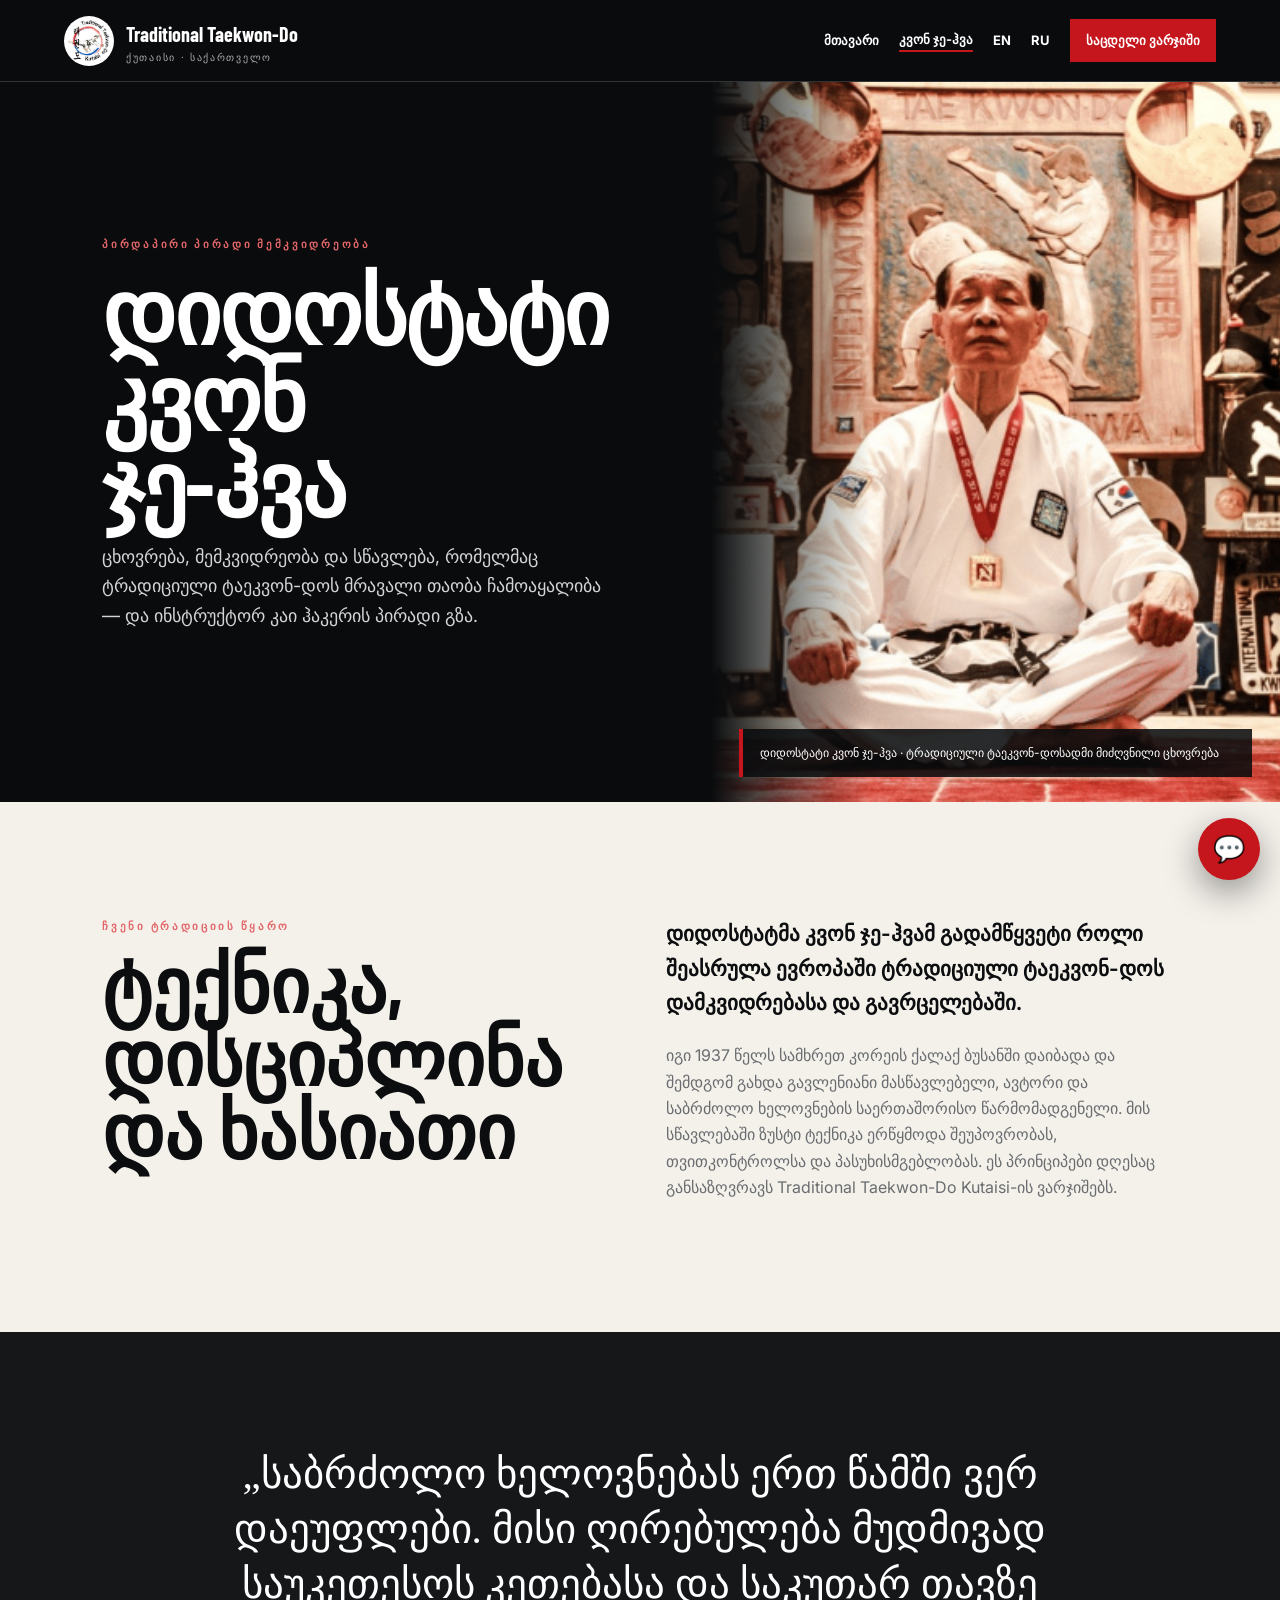
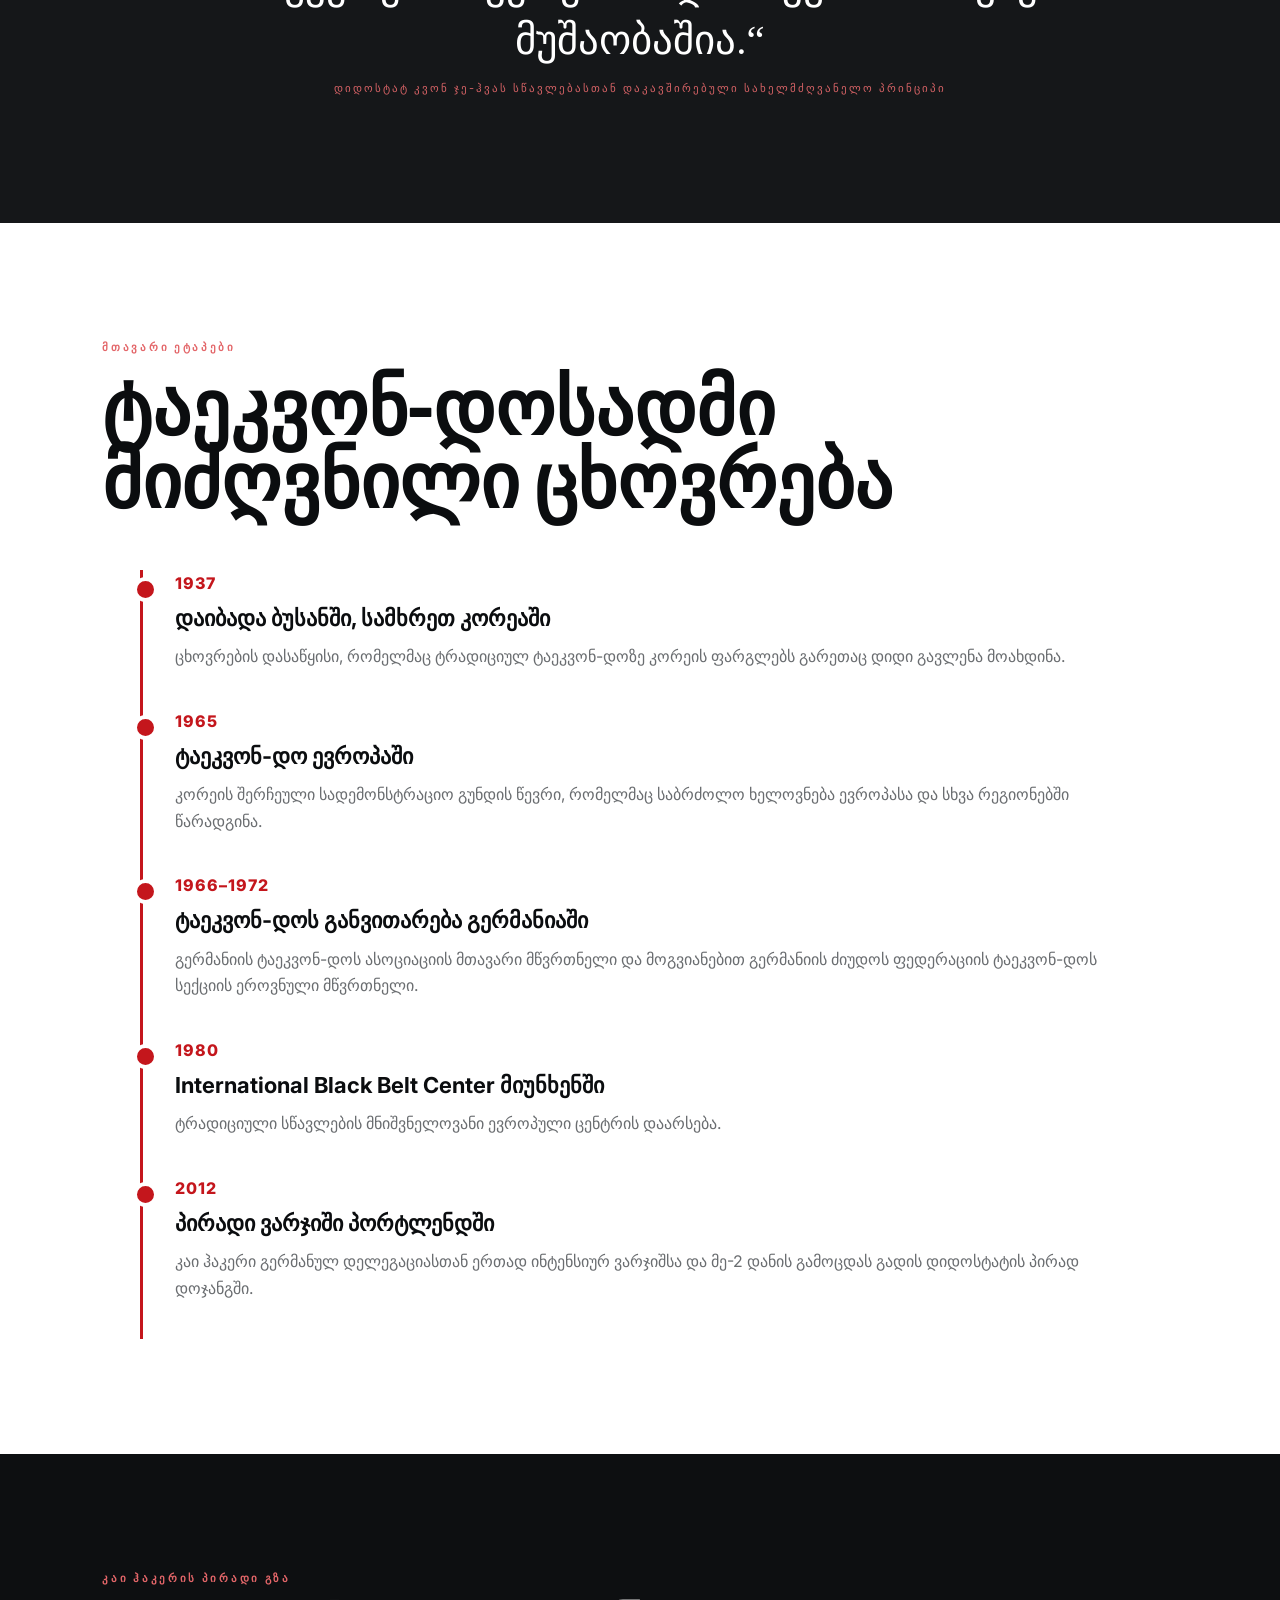
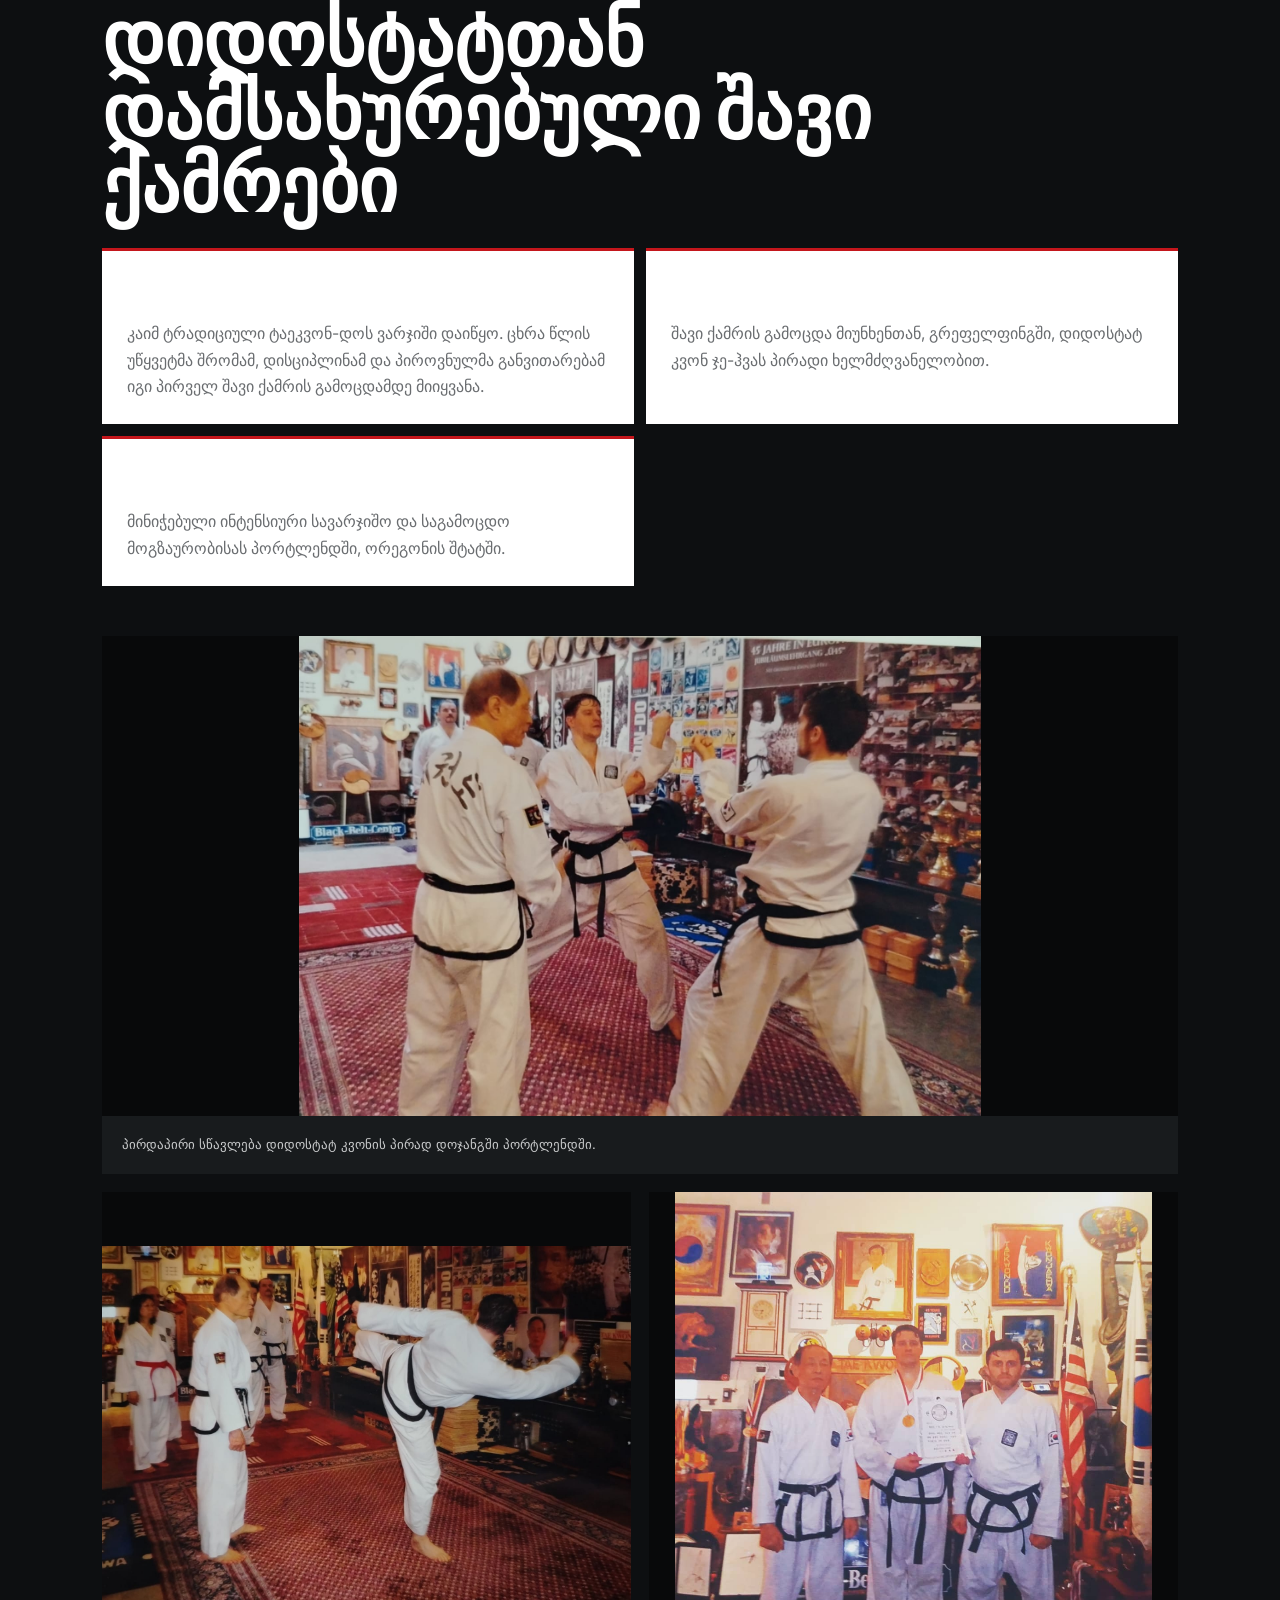
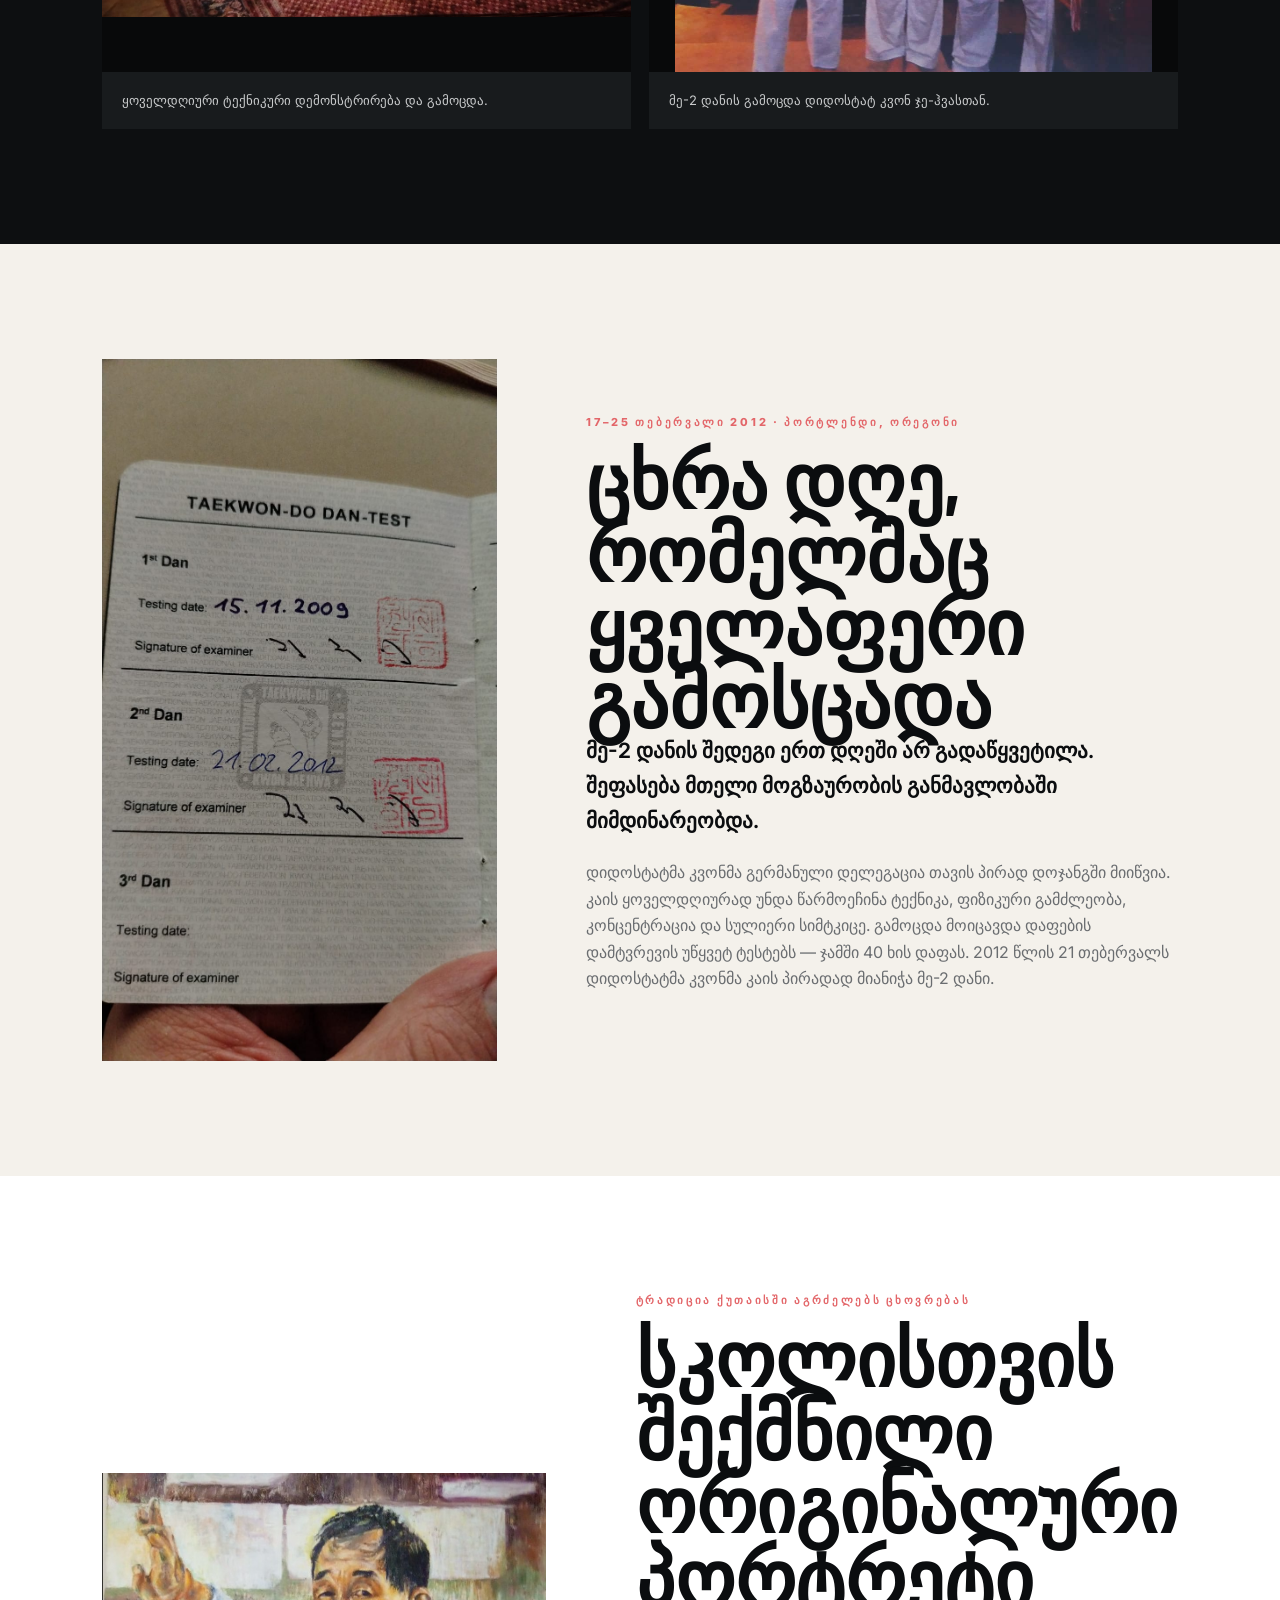
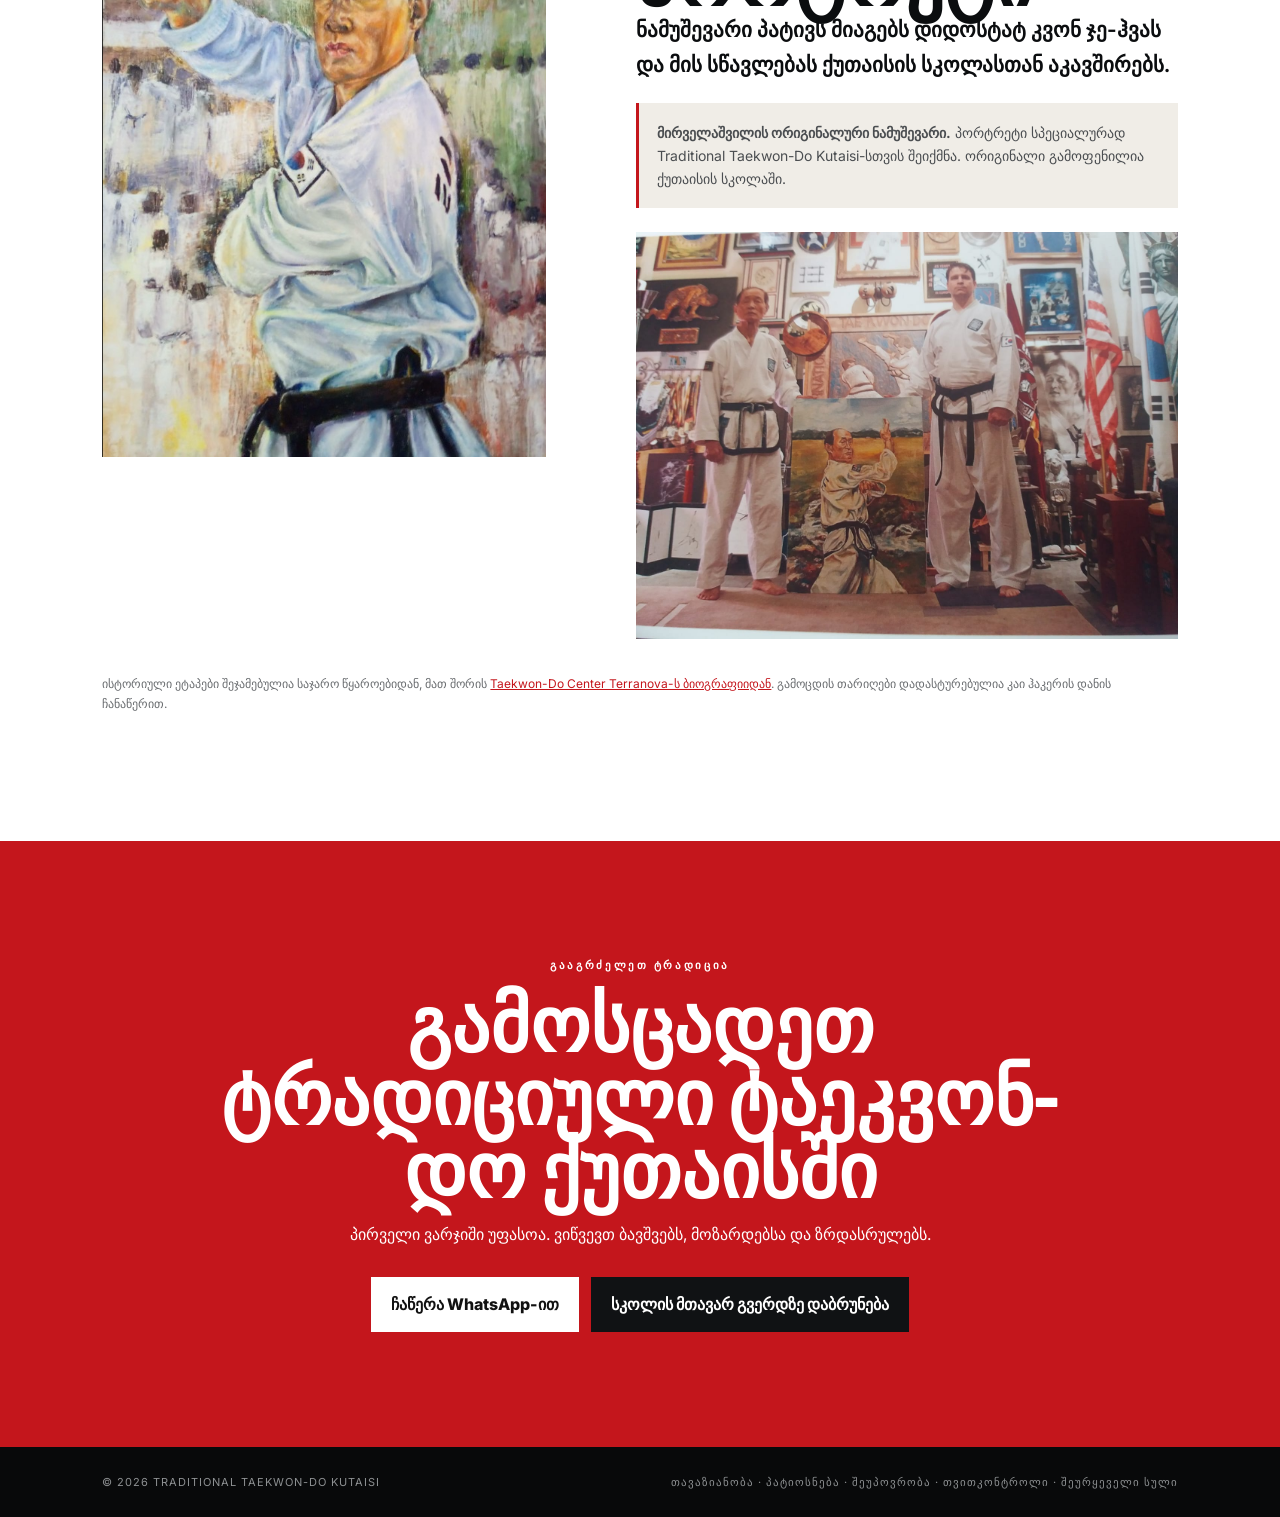
==== grandmaster-kwon-ka.html @ 9b44dbeb "Add files via upload" ====
<!doctype html>
<html lang="ka">
  <head>
    <meta charset="utf-8" />
    <meta name="viewport" content="width=device-width,initial-scale=1" />
    <meta
      name="description"
      content="დიდოსტატი კვონ ჯე-ჰვა და კაი ჰაკერის პირადი გზა ტრადიციულ ტაეკვონ-დოში."
    />
    <title>დიდოსტატი კვონ ჯე-ჰვა | Traditional Taekwon-Do Kutaisi</title>
    <link rel="preconnect" href="https://fonts.googleapis.com" />
    <link rel="preconnect" href="https://fonts.gstatic.com" crossorigin />
    <link
      href="https://fonts.googleapis.com/css2?family=Barlow+Condensed:wght@600;700;800&family=Inter:wght@400;500;600;700;800&display=swap"
      rel="stylesheet"
    />
    <link rel="stylesheet" href="kwon.css" />
  </head>
  <body>
    <header class="kwon-header">
      <a class="kwon-brand" href="ka.html"
        ><img src="logo.jpg" alt="Traditional Taekwon-Do Kutaisi ლოგო" /><span
          >Traditional Taekwon-Do<small>ქუთაისი · საქართველო</small></span
        ></a
      >
      <nav class="kwon-nav">
        <a href="ka.html">მთავარი</a
        ><a class="active" href="grandmaster-kwon-ka.html">კვონ ჯე-ჰვა</a
        ><a href="grandmaster-kwon.html">EN</a
        ><a href="grandmaster-kwon-ru.html">RU</a
        ><a
          class="cta"
          href="https://wa.me/995591815217?text=გამარჯობა%21%20მაინტერესებს%20უფასო%20საცდელი%20ვარჯიში."
          target="_blank"
          rel="noopener"
          >საცდელი ვარჯიში</a
        >
      </nav>
    </header>
    <main>
      <section class="kwon-hero">
        <div class="kwon-hero-copy">
          <p class="eyebrow">პირდაპირი პირადი მემკვიდრეობა</p>
          <h1>დიდოსტატი<br />კვონ<br />ჯე-ჰვა</h1>
          <p>
            ცხოვრება, მემკვიდრეობა და სწავლება, რომელმაც ტრადიციული ტაეკვონ-დოს
            მრავალი თაობა ჩამოაყალიბა — და ინსტრუქტორ კაი ჰაკერის პირადი გზა.
          </p>
        </div>
        <div class="kwon-hero-visual">
          <img src="kwon-portrait.png" alt="დიდოსტატი კვონ ჯე-ჰვა" />
          <div class="kwon-caption">
            დიდოსტატი კვონ ჯე-ჰვა · ტრადიციული ტაეკვონ-დოსადმი მიძღვნილი
            ცხოვრება
          </div>
        </div>
      </section>
      <section class="kwon-section kwon-intro">
        <div>
          <p class="eyebrow">ჩვენი ტრადიციის წყარო</p>
          <h2>ტექნიკა, დისციპლინა და ხასიათი</h2>
        </div>
        <div>
          <p class="kwon-lead">
            დიდოსტატმა კვონ ჯე-ჰვამ გადამწყვეტი როლი შეასრულა ევროპაში
            ტრადიციული ტაეკვონ-დოს დამკვიდრებასა და გავრცელებაში.
          </p>
          <p class="kwon-muted">
            იგი 1937 წელს სამხრეთ კორეის ქალაქ ბუსანში დაიბადა და შემდგომ გახდა
            გავლენიანი მასწავლებელი, ავტორი და საბრძოლო ხელოვნების საერთაშორისო
            წარმომადგენელი. მის სწავლებაში ზუსტი ტექნიკა ერწყმოდა შეუპოვრობას,
            თვითკონტროლსა და პასუხისმგებლობას. ეს პრინციპები დღესაც განსაზღვრავს
            Traditional Taekwon-Do Kutaisi-ის ვარჯიშებს.
          </p>
        </div>
      </section>
      <section class="kwon-section kwon-quote">
        <blockquote>
          „საბრძოლო ხელოვნებას ერთ წამში ვერ დაეუფლები. მისი ღირებულება მუდმივად
          საუკეთესოს კეთებასა და საკუთარ თავზე მუშაობაშია.“
        </blockquote>
        <p>
          დიდოსტატ კვონ ჯე-ჰვას სწავლებასთან დაკავშირებული სახელმძღვანელო
          პრინციპი
        </p>
      </section>
      <section class="kwon-section kwon-timeline">
        <p class="eyebrow">მთავარი ეტაპები</p>
        <h2>ტაეკვონ-დოსადმი მიძღვნილი ცხოვრება</h2>
        <div class="timeline">
          <article>
            <time>1937</time>
            <h3>დაიბადა ბუსანში, სამხრეთ კორეაში</h3>
            <p>
              ცხოვრების დასაწყისი, რომელმაც ტრადიციულ ტაეკვონ-დოზე კორეის
              ფარგლებს გარეთაც დიდი გავლენა მოახდინა.
            </p>
          </article>
          <article>
            <time>1965</time>
            <h3>ტაეკვონ-დო ევროპაში</h3>
            <p>
              კორეის შერჩეული სადემონსტრაციო გუნდის წევრი, რომელმაც საბრძოლო
              ხელოვნება ევროპასა და სხვა რეგიონებში წარადგინა.
            </p>
          </article>
          <article>
            <time>1966–1972</time>
            <h3>ტაეკვონ-დოს განვითარება გერმანიაში</h3>
            <p>
              გერმანიის ტაეკვონ-დოს ასოციაციის მთავარი მწვრთნელი და მოგვიანებით
              გერმანიის ძიუდოს ფედერაციის ტაეკვონ-დოს სექციის ეროვნული
              მწვრთნელი.
            </p>
          </article>
          <article>
            <time>1980</time>
            <h3>International Black Belt Center მიუნხენში</h3>
            <p>ტრადიციული სწავლების მნიშვნელოვანი ევროპული ცენტრის დაარსება.</p>
          </article>
          <article>
            <time>2012</time>
            <h3>პირადი ვარჯიში პორტლენდში</h3>
            <p>
              კაი ჰაკერი გერმანულ დელეგაციასთან ერთად ინტენსიურ ვარჯიშსა და მე-2
              დანის გამოცდას გადის დიდოსტატის პირად დოჯანგში.
            </p>
          </article>
        </div>
      </section>
      <section class="kwon-section kwon-journey">
        <p class="eyebrow">კაი ჰაკერის პირადი გზა</p>
        <h2>დიდოსტატთან დამსახურებული შავი ქამრები</h2>
        <div class="kwon-facts">
          <article class="kwon-card">
            <h3>გზის დასაწყისი · 2000</h3>
            <p>
              კაიმ ტრადიციული ტაეკვონ-დოს ვარჯიში დაიწყო. ცხრა წლის უწყვეტმა
              შრომამ, დისციპლინამ და პიროვნულმა განვითარებამ იგი პირველ შავი
              ქამრის გამოცდამდე მიიყვანა.
            </p>
          </article>
          <article class="kwon-card">
            <h3>1-ლი დანი · 15.11.2009</h3>
            <p>
              შავი ქამრის გამოცდა მიუნხენთან, გრეფელფინგში, დიდოსტატ კვონ
              ჯე-ჰვას პირადი ხელმძღვანელობით.
            </p>
          </article>
          <article class="kwon-card">
            <h3>მე-2 დანი · 21.02.2012</h3>
            <p>
              მინიჭებული ინტენსიური სავარჯიშო და საგამოცდო მოგზაურობისას
              პორტლენდში, ორეგონის შტატში.
            </p>
          </article>
        </div>
        <div class="journey-grid">
          <figure class="wide">
            <img
              src="kwon-kai-training.jpg"
              alt="კაი ჰაკერი დიდოსტატ კვონთან ვარჯიშობს პორტლენდში"
            />
            <figcaption>
              პირდაპირი სწავლება დიდოსტატ კვონის პირად დოჯანგში პორტლენდში.
            </figcaption>
          </figure>
          <figure>
            <img
              src="kwon-kai-kick.jpg"
              alt="კაი დიდოსტატ კვონის წინ დარტყმას ასრულებს"
            />
            <figcaption>
              ყოველდღიური ტექნიკური დემონსტრირება და გამოცდა.
            </figcaption>
          </figure>
          <figure>
            <img
              src="kwon-second-dan.png"
              alt="კაი ჰაკერი მე-2 დანის სერტიფიკატით"
            />
            <figcaption>
              მე-2 დანის გამოცდა დიდოსტატ კვონ ჯე-ჰვასთან.
            </figcaption>
          </figure>
        </div>
      </section>
      <section class="kwon-section kwon-story">
        <img
          src="dan-examinations.jpeg"
          alt="კაი ჰაკერის დანის გამოცდის ჩანაწერი დიდოსტატ კვონის ხელმოწერით"
        />
        <div>
          <p class="eyebrow">17–25 თებერვალი 2012 · პორტლენდი, ორეგონი</p>
          <h2>ცხრა დღე, რომელმაც ყველაფერი გამოსცადა</h2>
          <p class="kwon-lead">
            მე-2 დანის შედეგი ერთ დღეში არ გადაწყვეტილა. შეფასება მთელი
            მოგზაურობის განმავლობაში მიმდინარეობდა.
          </p>
          <p class="kwon-muted">
            დიდოსტატმა კვონმა გერმანული დელეგაცია თავის პირად დოჯანგში მიიწვია.
            კაის ყოველდღიურად უნდა წარმოეჩინა ტექნიკა, ფიზიკური გამძლეობა,
            კონცენტრაცია და სულიერი სიმტკიცე. გამოცდა მოიცავდა დაფების
            დამტვრევის უწყვეტ ტესტებს — ჯამში 40 ხის დაფას. 2012 წლის 21
            თებერვალს დიდოსტატმა კვონმა კაის პირადად მიანიჭა მე-2 დანი.
          </p>
        </div>
      </section>
      <section class="kwon-section kwon-art">
        <div class="art-grid">
          <img
            src="kwon-artwork.png"
            alt="დიდოსტატ კვონ ჯე-ჰვას ორიგინალური პორტრეტი"
          />
          <div>
            <p class="eyebrow">ტრადიცია ქუთაისში აგრძელებს ცხოვრებას</p>
            <h2>სკოლისთვის შექმნილი ორიგინალური პორტრეტი</h2>
            <p class="kwon-lead">
              ნამუშევარი პატივს მიაგებს დიდოსტატ კვონ ჯე-ჰვას და მის სწავლებას
              ქუთაისის სკოლასთან აკავშირებს.
            </p>
            <p class="art-note">
              <strong>მირველაშვილის ორიგინალური ნამუშევარი.</strong> პორტრეტი
              სპეციალურად Traditional Taekwon-Do Kutaisi-სთვის შეიქმნა.
              ორიგინალი გამოფენილია ქუთაისის სკოლაში.
            </p>
            <img
              src="kwon-kai-artwork.jpg"
              alt="დიდოსტატი კვონი და კაი ჰაკერი ორიგინალურ პორტრეტთან"
              style="margin-top: 24px; max-height: 420px"
            />
          </div>
        </div>
        <p class="kwon-sources">
          ისტორიული ეტაპები შეჯამებულია საჯარო წყაროებიდან, მათ შორის
          <a
            href="https://www.taekwondo-terranova.com/grossmeister-kwon-jae-hwa/"
            target="_blank"
            rel="noopener"
            >Taekwon-Do Center Terranova-ს ბიოგრაფიიდან</a
          >. გამოცდის თარიღები დადასტურებულია კაი ჰაკერის დანის ჩანაწერით.
        </p>
      </section>
      <section class="kwon-section kwon-cta">
        <p class="eyebrow" style="color: #fff">გააგრძელეთ ტრადიცია</p>
        <h2>გამოსცადეთ ტრადიციული ტაეკვონ-დო ქუთაისში</h2>
        <p>
          პირველი ვარჯიში უფასოა. ვიწვევთ ბავშვებს, მოზარდებსა და ზრდასრულებს.
        </p>
        <div class="kwon-buttons">
          <a
            class="kwon-button light"
            href="https://wa.me/995591815217?text=გამარჯობა%21%20მაინტერესებს%20უფასო%20საცდელი%20ვარჯიში."
            target="_blank"
            rel="noopener"
            >ჩაწერა WhatsApp-ით</a
          ><a class="kwon-button dark" href="ka.html"
            >სკოლის მთავარ გვერდზე დაბრუნება</a
          >
        </div>
      </section>
    </main>
    <footer class="kwon-footer">
      <span>© <span id="year"></span> Traditional Taekwon-Do Kutaisi</span
      ><span
        >თავაზიანობა · პატიოსნება · შეუპოვრობა · თვითკონტროლი · შეურყეველი
        სული</span
      >
    </footer>
    <script>
      document.querySelector("#year").textContent = new Date().getFullYear();
      const c = document.createElement("script");
      c.src = "chatbot.js";
      document.body.appendChild(c);
    </script>
  </body>
</html>
---- kwon.css ----
:root {
  --red: #c4161c;
  --ink: #0b0d0f;
  --paper: #f4f1eb;
  --white: #fff;
  --muted: #6a6d70;
}
* {
  box-sizing: border-box;
}
html {
  scroll-behavior: smooth;
}
body {
  margin: 0;
  background: var(--paper);
  color: var(--ink);
  font-family: Inter, Arial, sans-serif;
  line-height: 1.65;
}
img {
  display: block;
  width: 100%;
}
a {
  color: inherit;
}
.kwon-header {
  height: 82px;
  padding: 0 clamp(20px, 5vw, 76px);
  display: flex;
  align-items: center;
  justify-content: space-between;
  gap: 24px;
  background: #090b0d;
  color: #fff;
  position: sticky;
  top: 0;
  z-index: 20;
  border-bottom: 1px solid #303236;
}
.kwon-brand {
  display: flex;
  align-items: center;
  gap: 12px;
  text-decoration: none;
  font-family: "Barlow Condensed", Arial, sans-serif;
  font-size: 20px;
  font-weight: 700;
}
.kwon-brand img {
  width: 50px;
  height: 50px;
  border-radius: 50%;
  object-fit: cover;
  background: #fff;
}
.kwon-brand small {
  display: block;
  color: #aaa;
  font:
    10px Inter,
    Arial,
    sans-serif;
  letter-spacing: 1.7px;
  text-transform: uppercase;
}
.kwon-nav {
  display: flex;
  align-items: center;
  gap: 20px;
}
.kwon-nav a {
  text-decoration: none;
  font-size: 13px;
  font-weight: 700;
}
.kwon-nav .active {
  color: #fff;
  border-bottom: 2px solid var(--red);
}
.kwon-nav .cta {
  padding: 11px 16px;
  background: var(--red);
}
.kwon-hero {
  min-height: 720px;
  background: #090b0d;
  color: #fff;
  display: grid;
  grid-template-columns: 1fr 1fr;
  position: relative;
  overflow: hidden;
}
.kwon-hero-copy {
  padding: clamp(70px, 9vw, 140px) clamp(25px, 8vw, 120px);
  align-self: center;
}
.eyebrow {
  margin: 0 0 12px;
  color: #e36669;
  font-size: 11px;
  font-weight: 800;
  letter-spacing: 2.7px;
  text-transform: uppercase;
}
.kwon-hero h1,
.kwon-section h2,
.kwon-card h3 {
  font-family: "Barlow Condensed", Impact, Arial, sans-serif;
  text-transform: uppercase;
  line-height: 0.96;
  margin: 0;
}
.kwon-hero h1 {
  font-size: clamp(62px, 7vw, 112px);
  letter-spacing: -2px;
}
.kwon-hero-copy > p:not(.eyebrow) {
  max-width: 620px;
  color: #d2d4d5;
  font-size: 18px;
}
.kwon-hero-visual {
  position: relative;
  min-height: 560px;
}
.kwon-hero-visual > img {
  height: 100%;
  object-fit: cover;
  object-position: center top;
}
.kwon-hero-visual:after {
  content: "";
  position: absolute;
  inset: 0;
  background: linear-gradient(90deg, #090b0d 0%, transparent 28%);
}
.kwon-caption {
  position: absolute;
  z-index: 2;
  left: 28px;
  right: 28px;
  bottom: 25px;
  padding: 14px 17px;
  background: #090b0ddd;
  border-left: 4px solid var(--red);
  font-size: 12px;
}
.kwon-section {
  padding: clamp(70px, 9vw, 130px) clamp(24px, 8vw, 130px);
}
.kwon-intro {
  display: grid;
  grid-template-columns: 0.8fr 1.2fr;
  gap: 8vw;
  align-items: start;
}
.kwon-section h2 {
  font-size: clamp(44px, 6vw, 76px);
}
.kwon-lead {
  font-size: 21px;
  font-weight: 650;
  margin-top: 0;
}
.kwon-muted {
  color: var(--muted);
}
.kwon-quote {
  background: #151719;
  color: #fff;
  text-align: center;
}
.kwon-quote blockquote {
  max-width: 960px;
  margin: 0 auto;
  font-family: Georgia, serif;
  font-size: clamp(24px, 3.2vw, 42px);
  line-height: 1.35;
}
.kwon-quote p {
  color: #d56265;
  text-transform: uppercase;
  letter-spacing: 2px;
  font-size: 11px;
}
.kwon-timeline {
  background: #fff;
}
.timeline {
  max-width: 1000px;
  margin: 55px auto 0;
  border-left: 3px solid var(--red);
  padding-left: 32px;
}
.timeline article {
  position: relative;
  padding: 0 0 38px;
}
.timeline article:before {
  content: "";
  position: absolute;
  left: -42px;
  top: 7px;
  width: 17px;
  height: 17px;
  border-radius: 50%;
  background: var(--red);
  border: 4px solid #fff;
}
.timeline time {
  font-weight: 800;
  color: var(--red);
  letter-spacing: 1px;
}
.timeline h3 {
  margin: 4px 0 7px;
  font-size: 22px;
}
.timeline p {
  margin: 0;
  color: var(--muted);
}
.kwon-journey {
  background: #0d0f11;
  color: #fff;
}
.journey-grid {
  display: grid;
  grid-template-columns: 1fr 1fr;
  gap: 18px;
  margin-top: 50px;
}
.journey-grid figure {
  margin: 0;
  background: #181b1d;
  position: relative;
}
.journey-grid figure.wide {
  grid-column: 1/-1;
}
.journey-grid img {
  height: 480px;
  object-fit: contain;
  background: #08090a;
}
.journey-grid figcaption {
  padding: 18px 20px;
  color: #c9cbcc;
  font-size: 13px;
}
.kwon-story {
  display: grid;
  grid-template-columns: 0.8fr 1.2fr;
  gap: 7vw;
  align-items: center;
}
.kwon-story img {
  max-height: 720px;
  object-fit: contain;
  background: #111;
}
.kwon-facts {
  display: grid;
  grid-template-columns: 1fr 1fr;
  gap: 12px;
  margin: 30px 0;
}
.kwon-card {
  padding: 25px;
  background: #fff;
  border-top: 3px solid var(--red);
}
.kwon-card h3 {
  font-size: 29px;
}
.kwon-card p {
  margin-bottom: 0;
  color: var(--muted);
}
.kwon-art {
  background: #fff;
}
.art-grid {
  display: grid;
  grid-template-columns: 0.9fr 1.1fr;
  gap: 7vw;
  align-items: center;
}
.art-grid img {
  max-height: 760px;
  object-fit: contain;
  background: #eee;
}
.art-note {
  padding: 18px;
  border-left: 3px solid var(--red);
  background: #f0ede7;
  color: #4b4e51;
  font-size: 14px;
}
.kwon-cta {
  background: var(--red);
  color: #fff;
  text-align: center;
}
.kwon-cta h2 {
  max-width: 850px;
  margin: auto;
}
.kwon-buttons {
  display: flex;
  justify-content: center;
  gap: 12px;
  flex-wrap: wrap;
  margin-top: 30px;
}
.kwon-button {
  display: inline-block;
  padding: 14px 20px;
  text-decoration: none;
  font-weight: 800;
}
.kwon-button.light {
  background: #fff;
  color: #111;
}
.kwon-button.dark {
  background: #101214;
  color: #fff;
}
.kwon-footer {
  padding: 26px clamp(24px, 8vw, 130px);
  background: #08090a;
  color: #8d9092;
  display: flex;
  justify-content: space-between;
  gap: 25px;
  font-size: 11px;
  text-transform: uppercase;
  letter-spacing: 1px;
}
.kwon-sources {
  font-size: 12px;
  color: var(--muted);
  margin-top: 35px;
}
.kwon-sources a {
  color: var(--red);
}
@media (max-width: 900px) {
  .kwon-header {
    height: auto;
    min-height: 74px;
    align-items: flex-start;
    padding-top: 12px;
    padding-bottom: 12px;
  }
  .kwon-nav {
    flex-wrap: wrap;
    justify-content: flex-end;
  }
  .kwon-hero,
  .kwon-intro,
  .kwon-story,
  .art-grid {
    grid-template-columns: 1fr;
  }
  .kwon-hero-copy {
    order: 2;
  }
  .kwon-hero-visual {
    order: 1;
  }
  .kwon-hero-visual:after {
    background: linear-gradient(0deg, #090b0d 0%, transparent 28%);
  }
  .journey-grid {
    grid-template-columns: 1fr;
  }
  .journey-grid figure.wide {
    grid-column: auto;
  }
  .kwon-facts {
    grid-template-columns: 1fr;
  }
}
@media (max-width: 560px) {
  .kwon-brand span {
    display: none;
  }
  .kwon-nav {
    gap: 11px;
  }
  .kwon-nav a {
    font-size: 11px;
  }
  .kwon-nav .cta {
    padding: 8px 10px;
  }
  .kwon-hero h1 {
    font-size: 54px;
  }
  .kwon-hero-visual {
    min-height: 430px;
  }
  .kwon-section {
    padding: 65px 21px;
  }
  .journey-grid img {
    height: auto;
    max-height: 530px;
  }
  .kwon-footer {
    flex-direction: column;
  }
}
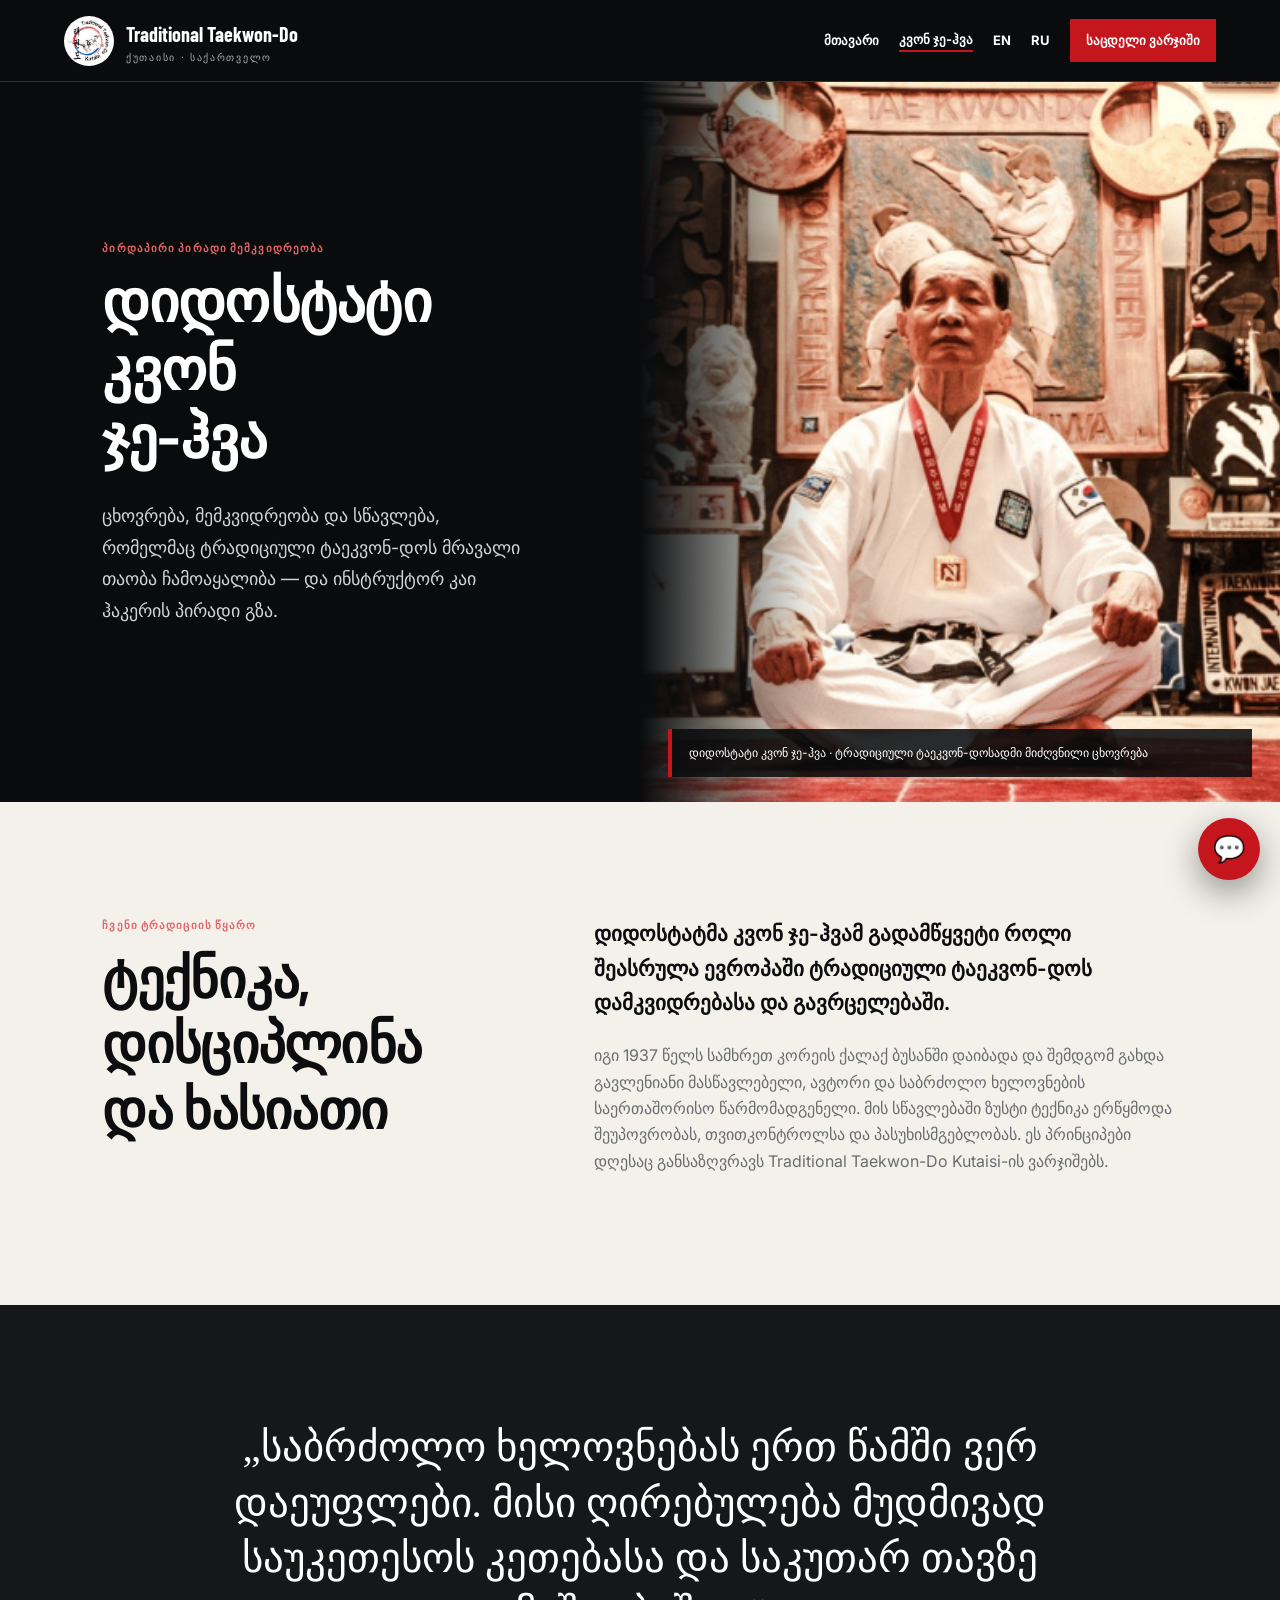
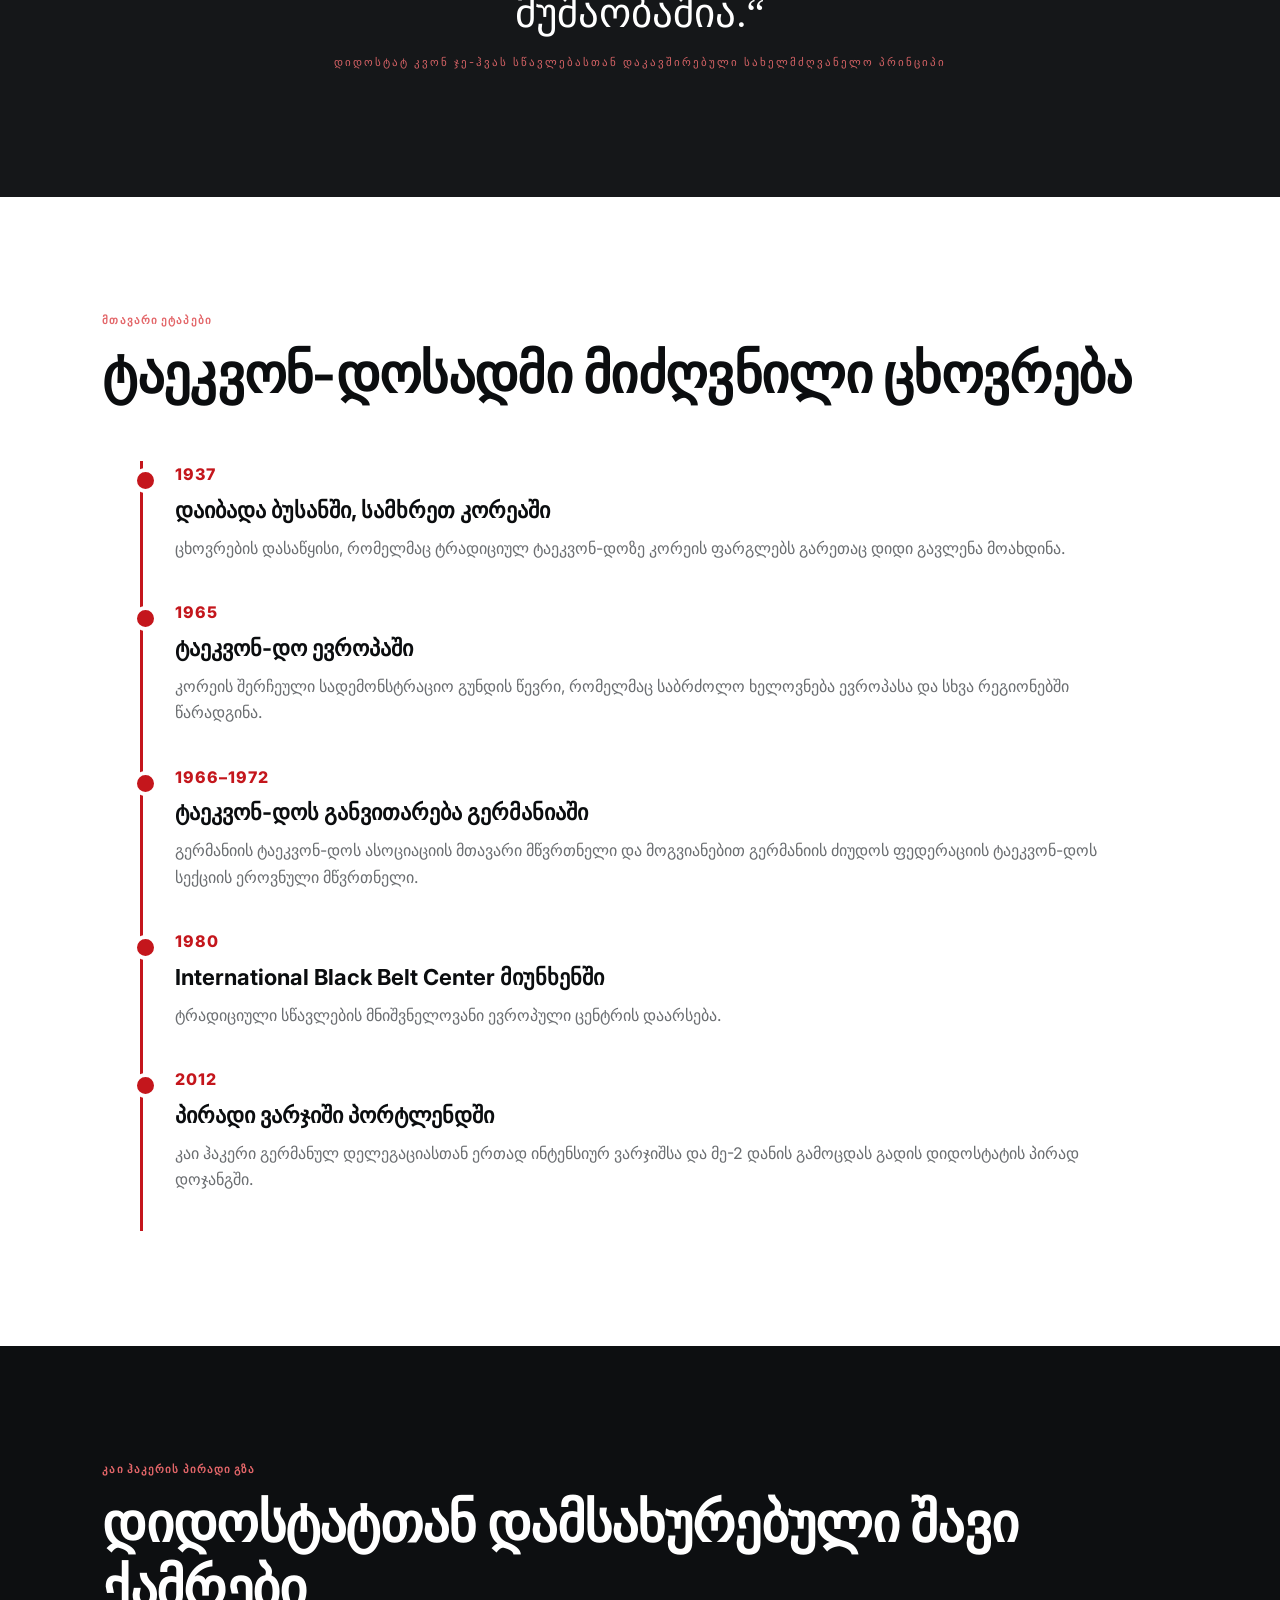
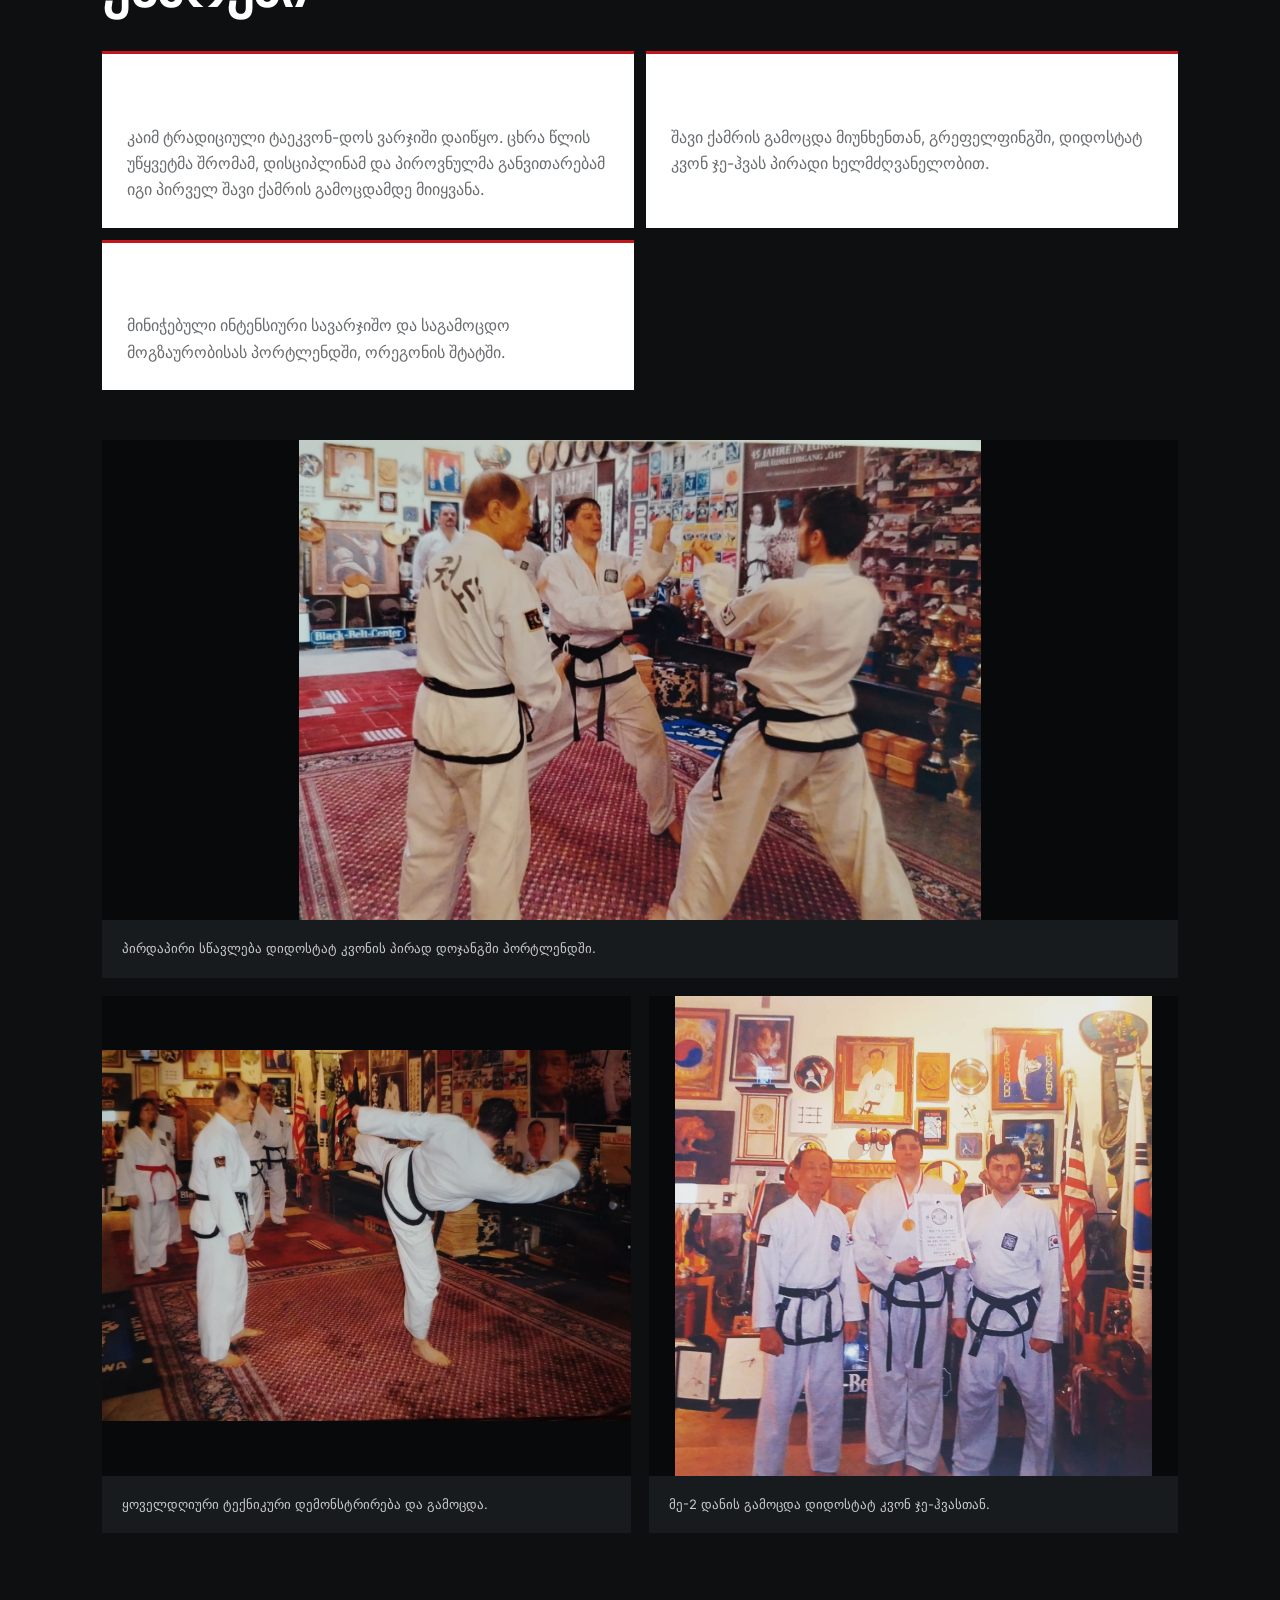
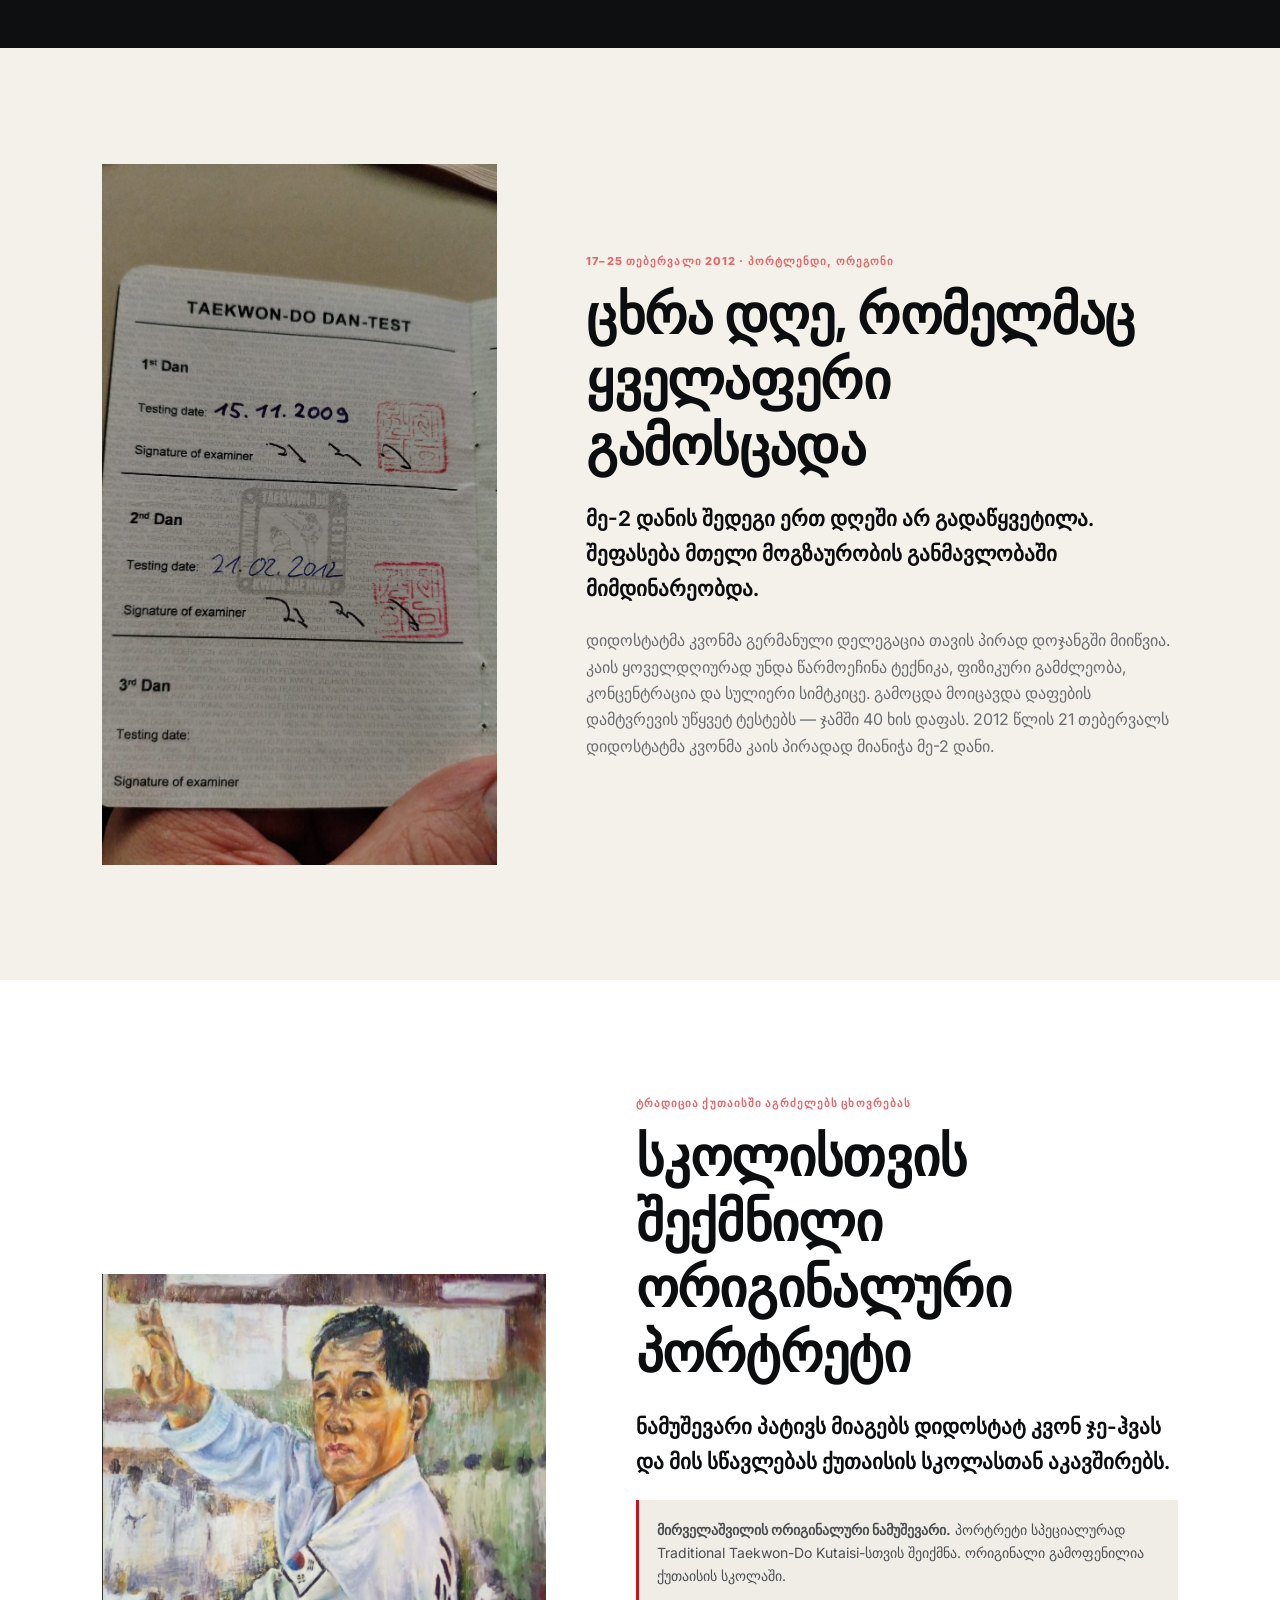
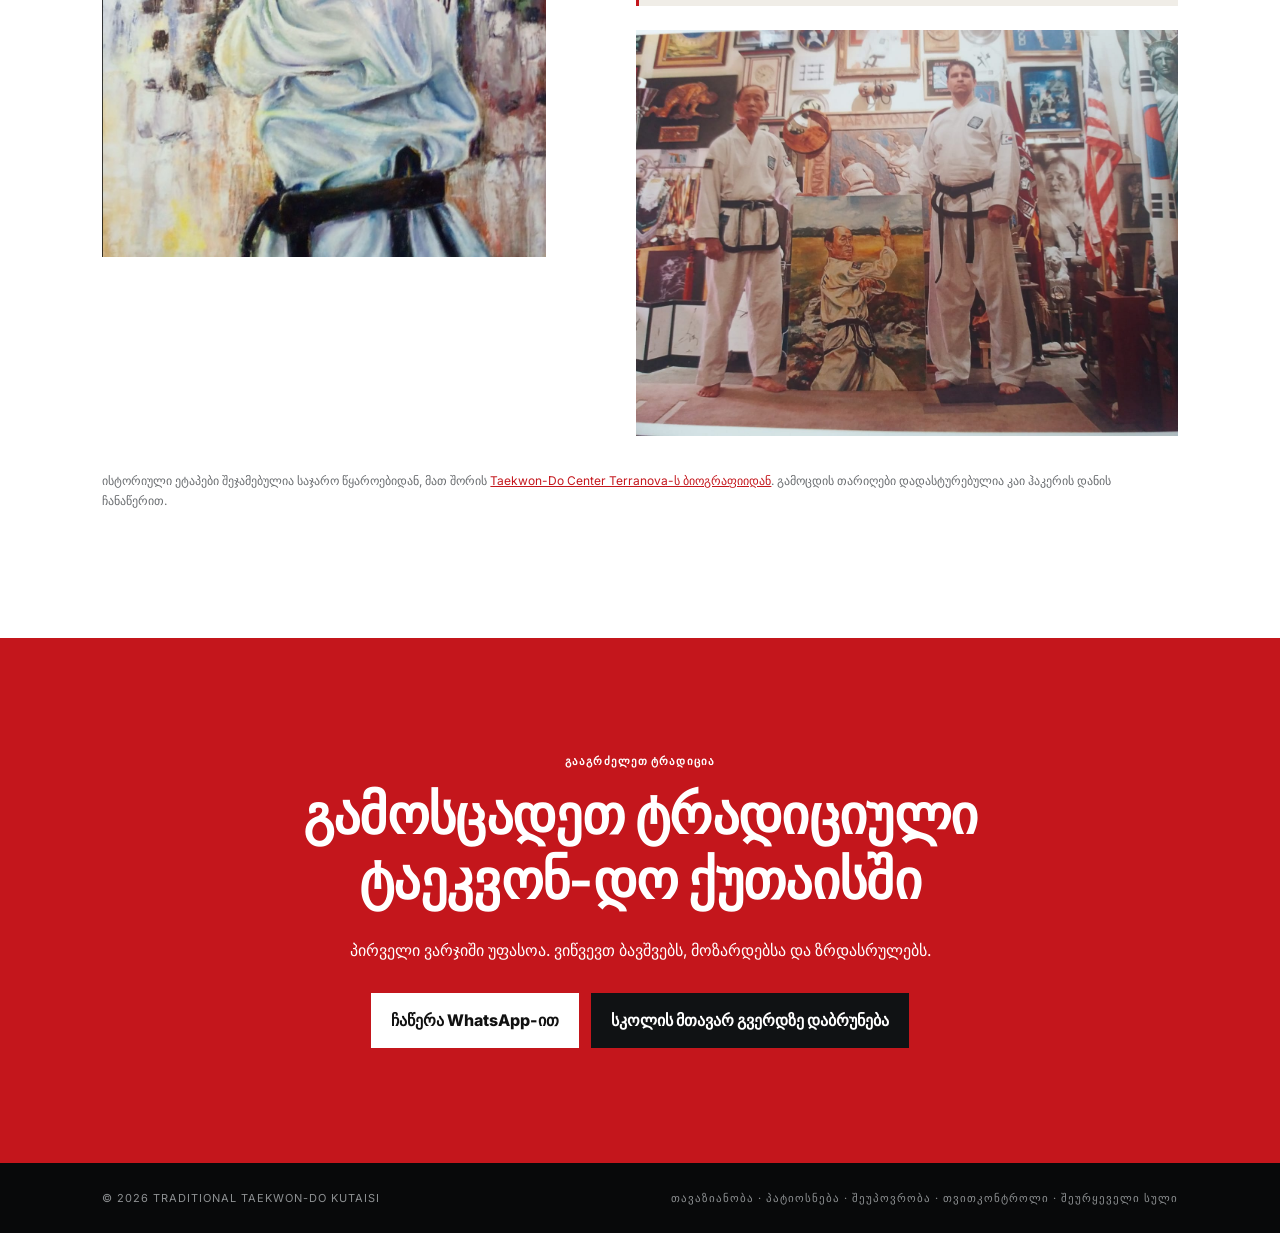
==== commit 1cd8c7f6: "Google Analytics installieren" ====
--- a/grandmaster-kwon-ka.html
+++ b/grandmaster-kwon-ka.html
@@ -1,6 +1,14 @@
 <!doctype html>
 <html lang="ka">
   <head>
+  <!-- Google tag (gtag.js) -->
+  <script async src="https://www.googletagmanager.com/gtag/js?id=G-FHQKQ7SHHN"></script>
+  <script>
+    window.dataLayer = window.dataLayer || [];
+    function gtag(){dataLayer.push(arguments);}
+    gtag("js", new Date());
+    gtag("config", "G-FHQKQ7SHHN");
+  </script>
     <meta charset="utf-8" />
     <meta name="viewport" content="width=device-width,initial-scale=1" />
     <meta
--- a/kwon.css
+++ b/kwon.css
@@ -416,3 +416,71 @@
     flex-direction: column;
   }
 }
+
+/* Clearer localized typography for Russian and Georgian pages */
+html[lang="ru"] .kwon-hero h1,
+html[lang="ru"] .kwon-section h2,
+html[lang="ru"] .kwon-card h3 {
+  font-family: Inter, Arial, sans-serif;
+  font-weight: 650;
+  letter-spacing: -1.2px;
+}
+html[lang="ru"] .kwon-hero h1 {
+  font-size: clamp(48px, 5.2vw, 86px);
+  line-height: 1.06;
+}
+html[lang="ru"] .kwon-section h2 {
+  font-size: clamp(38px, 4.8vw, 66px);
+  line-height: 1.08;
+}
+html[lang="ru"] .kwon-card h3 {
+  font-size: 25px;
+  line-height: 1.15;
+}
+
+html[lang="ka"] .kwon-hero h1,
+html[lang="ka"] .kwon-section h2,
+html[lang="ka"] .kwon-card h3 {
+  font-family: Inter, Arial, sans-serif;
+  font-weight: 650;
+  letter-spacing: -0.7px;
+  overflow-wrap: anywhere;
+}
+html[lang="ka"] .kwon-hero h1 {
+  font-size: clamp(42px, 4.5vw, 72px);
+  line-height: 1.18;
+  margin-bottom: 28px;
+}
+html[lang="ka"] .kwon-hero-copy > p:not(.eyebrow) {
+  margin-top: 0;
+  line-height: 1.75;
+}
+html[lang="ka"] .kwon-section h2 {
+  font-size: clamp(34px, 4.2vw, 58px);
+  line-height: 1.22;
+  margin-bottom: 24px;
+}
+html[lang="ka"] .kwon-card h3 {
+  font-size: 23px;
+  line-height: 1.25;
+}
+html[lang="ka"] .eyebrow {
+  letter-spacing: 1.1px;
+  line-height: 1.5;
+}
+
+@media (max-width: 560px) {
+  html[lang="ru"] .kwon-hero h1 {
+    font-size: 43px;
+    line-height: 1.1;
+  }
+  html[lang="ka"] .kwon-hero h1 {
+    font-size: 36px;
+    line-height: 1.22;
+    margin-bottom: 24px;
+  }
+  html[lang="ka"] .kwon-section h2 {
+    font-size: 32px;
+    line-height: 1.25;
+  }
+}
